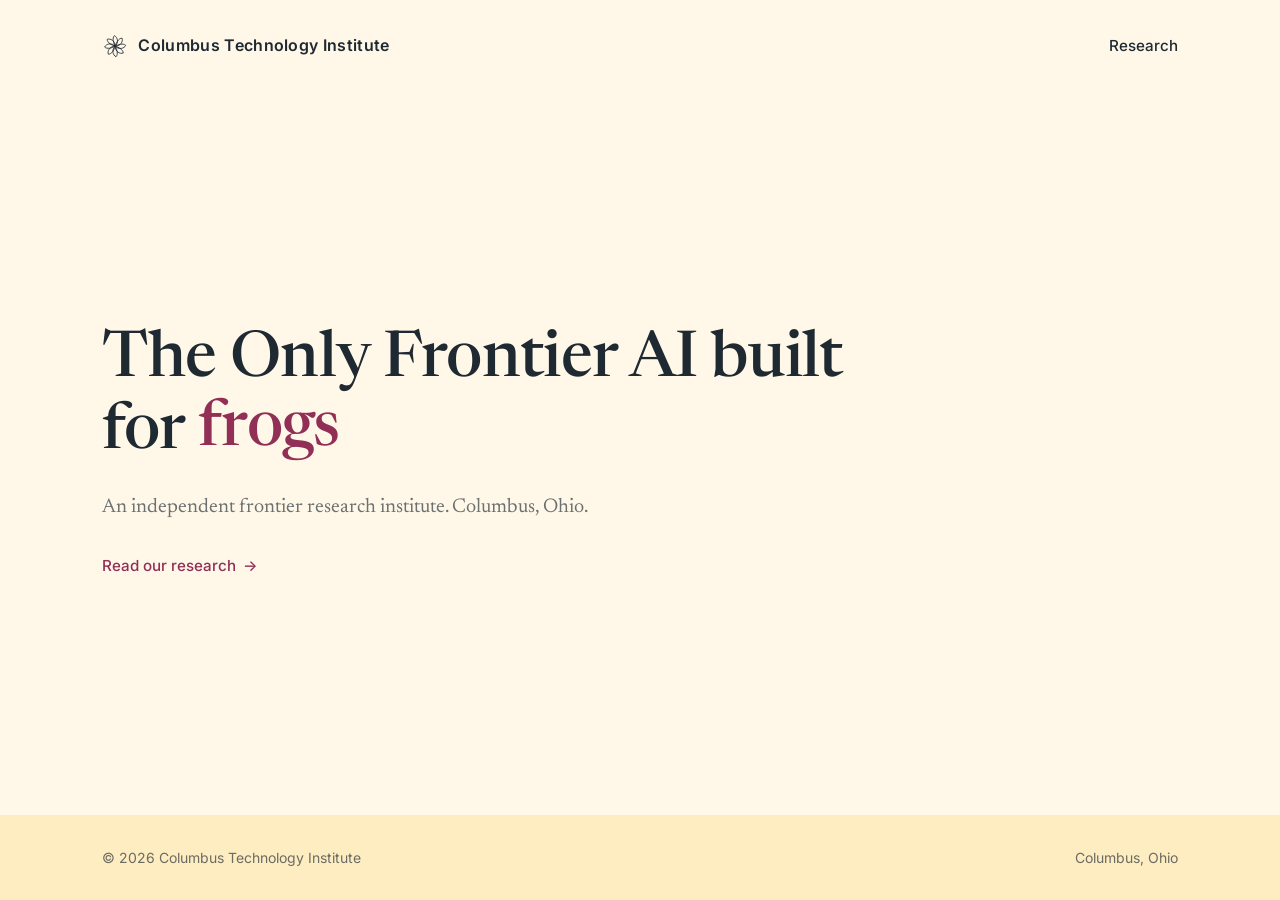
==== index.html @ 0d611094 "Initial CIT site: home with slot-machine hook, research page, pinwheel mark Co-Authored-By: Claude O" ====
<!DOCTYPE html>
<html lang="en">
<head>
  <meta charset="UTF-8" />
  <meta name="viewport" content="width=device-width, initial-scale=1" />
  <title>Columbus Technology Institute</title>
  <meta name="description" content="An independent frontier research institute. Columbus, Ohio." />
  <meta property="og:type" content="website" />
  <meta property="og:title" content="Columbus Technology Institute" />
  <meta property="og:description" content="An independent frontier research institute. Columbus, Ohio." />
  <link rel="icon" href="favicon.svg" type="image/svg+xml" />
  <link rel="preconnect" href="https://fonts.googleapis.com" />
  <link rel="preconnect" href="https://fonts.gstatic.com" crossorigin />
  <link href="https://fonts.googleapis.com/css2?family=Inter:wght@500;600&family=Newsreader:opsz,wght@6..72,400;6..72,500&display=swap" rel="stylesheet" />
  <link rel="stylesheet" href="styles.css" />
</head>
<body>
  <header class="container">
    <nav class="nav" aria-label="Primary">
      <a class="brand" href="index.html" aria-label="Columbus Technology Institute — home">
        <svg class="brand__mark" viewBox="0 0 100 100" fill="none" aria-hidden="true">
          <path d="M 50 50 C 65.08 36.57 58.9 15.63 46.81 10.06 C 37.62 19.42 43.58 38.78 50 50 Z M 50 50 C 70.16 51.17 80.6 31.99 75.99 19.5 C 62.87 19.63 53.39 37.53 50 50 Z M 50 50 C 63.43 65.08 84.37 58.9 89.94 46.81 C 80.58 37.62 61.22 43.58 50 50 Z M 50 50 C 48.83 70.16 68.01 80.6 80.5 75.99 C 80.37 62.87 62.47 53.39 50 50 Z M 50 50 C 34.92 63.43 41.1 84.37 53.19 89.94 C 62.38 80.58 56.42 61.22 50 50 Z M 50 50 C 29.84 48.83 19.4 68.01 24.01 80.5 C 37.13 80.37 46.61 62.47 50 50 Z M 50 50 C 36.57 34.92 15.63 41.1 10.06 53.19 C 19.42 62.38 38.78 56.42 50 50 Z M 50 50 C 51.17 29.84 31.99 19.4 19.5 24.01 C 19.63 37.13 37.53 46.61 50 50 Z" stroke="currentColor" stroke-width="3.2" stroke-linejoin="round" stroke-linecap="round"/>
        </svg>
        <span class="brand__name brand__name--full">Columbus Technology Institute</span>
        <span class="brand__name brand__name--short">CIT</span>
      </a>
      <div class="nav__links">
        <a class="nav__link" href="research.html">Research</a>
      </div>
    </nav>
  </header>

  <main class="main container">
    <section class="hero">
      <div class="hero__inner">
        <h1 class="hook">
          <span class="sr-only">The Only Frontier AI built for everyone.</span>
          <span aria-hidden="true">The Only Frontier AI built for </span><span class="rotator" data-rotator aria-hidden="true"></span>
        </h1>
        <p class="hero__sub">An independent frontier research institute. Columbus, Ohio.</p>
        <a class="hero__link" href="research.html">Read our research <span class="arrow" aria-hidden="true">&rarr;</span></a>
      </div>
    </section>
  </main>

  <footer class="footer">
    <div class="container footer__inner">
      <span>&copy; 2026 Columbus Technology Institute</span>
      <span>Columbus, Ohio</span>
    </div>
  </footer>

  <script src="script.js"></script>
</body>
</html>
---- styles.css ----
/* Columbus Technology Institute — design system
   Tokens, type scale, layout. See DESIGN.md for the spec this implements. */

:root {
  /* Color (locked) */
  --bg: #FFF8E8;
  --bg-alt: #FFEDC2;
  --accent: #912F56;
  --text: #1F2932;
  --text-muted: rgba(31, 41, 50, 0.66);
  --hairline: rgba(31, 41, 50, 0.14);

  /* Type */
  --serif: "Newsreader", Georgia, "Times New Roman", serif;
  --sans: "Inter", -apple-system, BlinkMacSystemFont, system-ui, sans-serif;

  /* Spacing scale (4px base) */
  --space-1: 0.5rem;
  --space-2: 1rem;
  --space-3: 1.5rem;
  --space-4: 2rem;
  --space-5: 3rem;
  --space-6: 5rem;
  --space-7: 8rem;

  --measure: 820px;
  --page-x: clamp(1.5rem, 8vw, 8rem);
}

*, *::before, *::after { box-sizing: border-box; }

html { -webkit-text-size-adjust: 100%; }

body {
  margin: 0;
  background: var(--bg);
  color: var(--text);
  font-family: var(--serif);
  font-weight: 400;
  line-height: 1.6;
  -webkit-font-smoothing: antialiased;
  text-rendering: optimizeLegibility;
  min-height: 100svh;
  display: flex;
  flex-direction: column;
}

a { color: inherit; }

.sr-only {
  position: absolute;
  width: 1px; height: 1px;
  padding: 0; margin: -1px;
  overflow: hidden;
  clip: rect(0, 0, 0, 0);
  white-space: nowrap;
  border: 0;
}

/* ---- Layout container ---- */
.container {
  width: 100%;
  padding-inline: var(--page-x);
}

/* ---- Nav ---- */
.nav {
  display: flex;
  align-items: center;
  justify-content: space-between;
  gap: var(--space-3);
  padding-block: var(--space-3);
}

.brand {
  display: inline-flex;
  align-items: center;
  gap: 0.6rem;
  text-decoration: none;
  color: var(--text);
}

.brand__mark {
  width: 1.65rem;
  height: 1.65rem;
  color: var(--text);
  flex: none;
  transition: transform 600ms cubic-bezier(.22,.61,.36,1), color 200ms ease;
}
.brand:hover .brand__mark { color: var(--accent); transform: rotate(45deg); }

.brand__name {
  font-family: var(--sans);
  font-weight: 600;
  font-size: 1rem;
  letter-spacing: 0.02em;
}
.brand__name--short { display: none; }

.nav__links { display: flex; align-items: center; gap: var(--space-3); }
.nav__link {
  font-family: var(--sans);
  font-weight: 500;
  font-size: 0.95rem;
  text-decoration: none;
  color: var(--text);
  padding: 0.6rem 0;          /* >= 44px tap target with line height */
  line-height: 1.6;
  border-bottom: 1.5px solid transparent;
}
.nav__link:hover { border-bottom-color: var(--hairline); }
.nav__link[aria-current="page"] { border-bottom-color: var(--accent); }

/* ---- Main / hero ---- */
.main { flex: 1 0 auto; display: flex; flex-direction: column; }

.hero {
  flex: 1 0 auto;
  display: flex;
  flex-direction: column;
  justify-content: center;
  padding-block: var(--space-6);
}
.hero__inner { max-width: var(--measure); }

.hook {
  font-family: var(--serif);
  font-weight: 500;
  font-size: clamp(2.25rem, 6vw, 4rem);
  line-height: 1.08;
  letter-spacing: -0.01em;
  margin: 0;
}

/* Rotating slot: a fixed box sized to the widest word; words swap inside.
   Decorative — aria-hidden. The static h1 phrase carries meaning for AT. */
.rotator {
  position: relative;
  display: inline-block;
  vertical-align: bottom;
  overflow: hidden;
  height: 1.12em;
  color: var(--accent);
}
.rotator__word {
  position: absolute;
  left: 0;
  top: 0;
  white-space: nowrap;
  transform: translateY(110%);
  opacity: 0;
  transition: transform 460ms cubic-bezier(.22,.61,.36,1), opacity 460ms ease;
  will-change: transform, opacity;
}
.rotator__word.is-current { transform: translateY(0); opacity: 1; }
.rotator__word.is-exit { transform: translateY(-110%); opacity: 0; }

.hero__sub {
  font-family: var(--serif);
  font-weight: 400;
  font-size: clamp(1rem, 2.2vw, 1.25rem);
  line-height: 1.5;
  color: var(--text-muted);
  max-width: 48ch;
  margin: var(--space-3) 0 0;
}

.hero__link {
  display: inline-flex;
  align-items: center;
  gap: 0.4rem;
  margin-top: var(--space-4);
  font-family: var(--sans);
  font-size: 0.95rem;
  font-weight: 500;
  color: var(--accent);
  text-decoration: none;
}
.hero__link .arrow { transition: transform 200ms ease; }
.hero__link:hover { text-decoration: underline; text-underline-offset: 3px; }
.hero__link:hover .arrow { transform: translateX(3px); }

/* ---- Research page ---- */
.page { padding-block: var(--space-6) var(--space-5); }
.page__title {
  font-family: var(--serif);
  font-weight: 500;
  font-size: clamp(1.75rem, 4vw, 2.5rem);
  line-height: 1.1;
  margin: 0;
  max-width: var(--measure);
}
.rule {
  border: 0;
  border-top: 1.5px solid var(--accent);
  width: 64px;
  margin: var(--space-3) 0 var(--space-4);
}
.lede {
  font-family: var(--serif);
  font-size: 1.125rem;
  color: var(--text-muted);
  max-width: 60ch;
  margin: 0 0 var(--space-2);
}
.empty-note {
  font-family: var(--serif);
  font-size: 1.125rem;
  max-width: 60ch;
  margin: 0;
}

/* ---- Footer ---- */
.footer {
  flex: none;
  background: var(--bg-alt);
  font-family: var(--sans);
  font-size: 0.875rem;
  line-height: 1.5;
  color: var(--text-muted);
}
.footer__inner {
  display: flex;
  flex-wrap: wrap;
  gap: var(--space-1) var(--space-3);
  justify-content: space-between;
  padding-block: var(--space-4);
}
.footer a { color: var(--text); text-decoration: none; }
.footer a:hover { text-decoration: underline; text-underline-offset: 3px; }

/* ---- Responsive ---- */
@media (max-width: 640px) {
  .nav { padding-block: var(--space-2); }
  .hero { padding-block: var(--space-5); }
}
@media (max-width: 480px) {
  .brand__name--full { display: none; }
  .brand__name--short { display: inline; }
}

/* ---- Reduced motion: no slide, quiet cross-fade, slower cadence (JS reads this) ---- */
@media (prefers-reduced-motion: reduce) {
  .rotator__word {
    transform: none !important;
    transition: opacity 500ms ease;
  }
  .rotator__word.is-current { transform: none; }
  .rotator__word.is-exit { transform: none; }
  .brand__mark { transition: color 200ms ease; }
  .brand:hover .brand__mark { transform: none; }
}
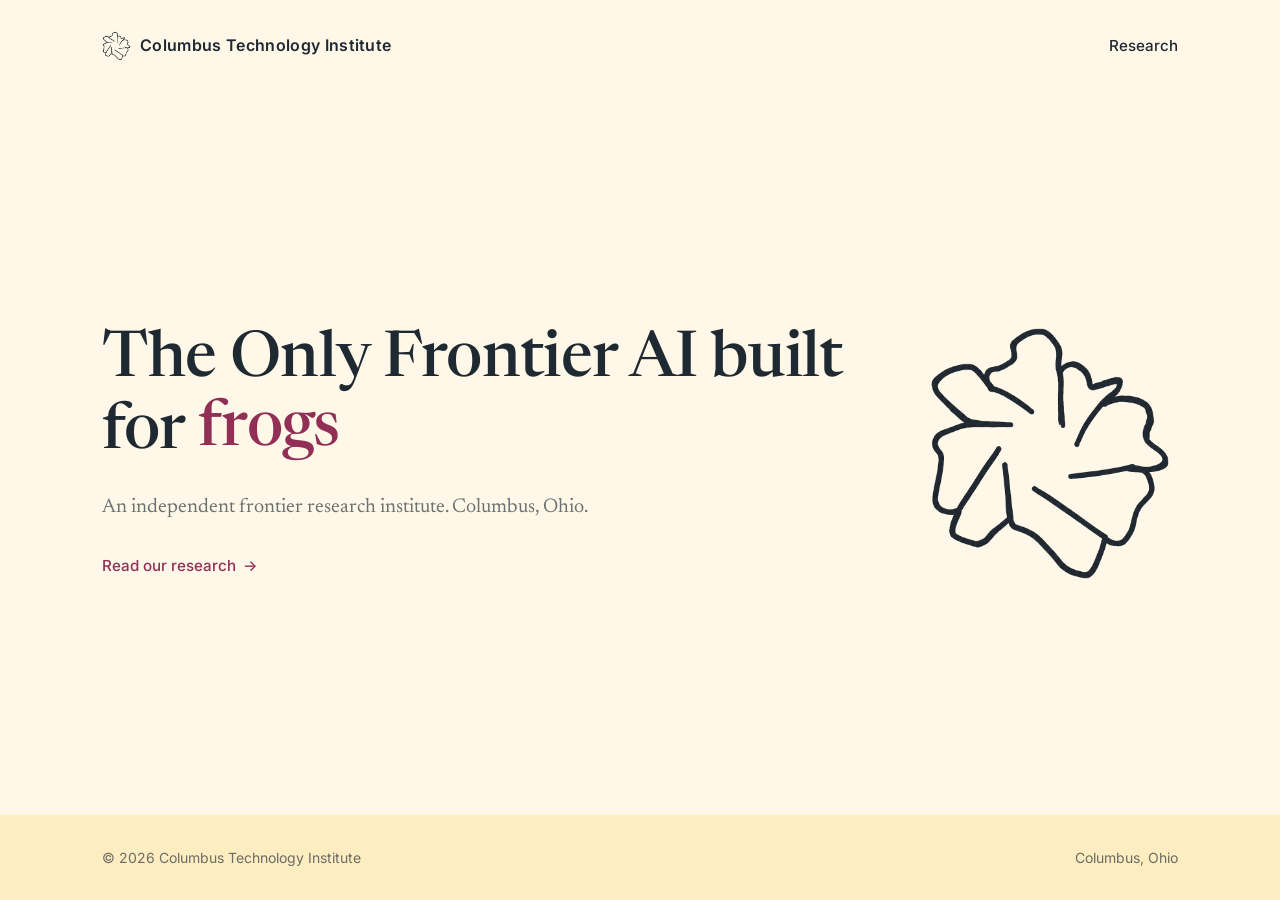
==== commit ec6b19a9: "Use hand-drawn logo (nav, hook, favicon); update hook word list - Replace generated SVG mark with th" ====
--- a/index.html
+++ b/index.html
@@ -8,7 +8,7 @@
   <meta property="og:type" content="website" />
   <meta property="og:title" content="Columbus Technology Institute" />
   <meta property="og:description" content="An independent frontier research institute. Columbus, Ohio." />
-  <link rel="icon" href="favicon.svg" type="image/svg+xml" />
+  <link rel="icon" href="favicon.png" type="image/png" />
   <link rel="preconnect" href="https://fonts.googleapis.com" />
   <link rel="preconnect" href="https://fonts.gstatic.com" crossorigin />
   <link href="https://fonts.googleapis.com/css2?family=Inter:wght@500;600&family=Newsreader:opsz,wght@6..72,400;6..72,500&display=swap" rel="stylesheet" />
@@ -18,9 +18,7 @@
   <header class="container">
     <nav class="nav" aria-label="Primary">
       <a class="brand" href="index.html" aria-label="Columbus Technology Institute — home">
-        <svg class="brand__mark" viewBox="0 0 100 100" fill="none" aria-hidden="true">
-          <path d="M 50 50 C 65.08 36.57 58.9 15.63 46.81 10.06 C 37.62 19.42 43.58 38.78 50 50 Z M 50 50 C 70.16 51.17 80.6 31.99 75.99 19.5 C 62.87 19.63 53.39 37.53 50 50 Z M 50 50 C 63.43 65.08 84.37 58.9 89.94 46.81 C 80.58 37.62 61.22 43.58 50 50 Z M 50 50 C 48.83 70.16 68.01 80.6 80.5 75.99 C 80.37 62.87 62.47 53.39 50 50 Z M 50 50 C 34.92 63.43 41.1 84.37 53.19 89.94 C 62.38 80.58 56.42 61.22 50 50 Z M 50 50 C 29.84 48.83 19.4 68.01 24.01 80.5 C 37.13 80.37 46.61 62.47 50 50 Z M 50 50 C 36.57 34.92 15.63 41.1 10.06 53.19 C 19.42 62.38 38.78 56.42 50 50 Z M 50 50 C 51.17 29.84 31.99 19.4 19.5 24.01 C 19.63 37.13 37.53 46.61 50 50 Z" stroke="currentColor" stroke-width="3.2" stroke-linejoin="round" stroke-linecap="round"/>
-        </svg>
+        <img class="brand__mark" src="assets/logo.png" alt="" aria-hidden="true" />
         <span class="brand__name brand__name--full">Columbus Technology Institute</span>
         <span class="brand__name brand__name--short">CIT</span>
       </a>
@@ -33,12 +31,15 @@
   <main class="main container">
     <section class="hero">
       <div class="hero__inner">
-        <h1 class="hook">
-          <span class="sr-only">The Only Frontier AI built for everyone.</span>
-          <span aria-hidden="true">The Only Frontier AI built for </span><span class="rotator" data-rotator aria-hidden="true"></span>
-        </h1>
-        <p class="hero__sub">An independent frontier research institute. Columbus, Ohio.</p>
-        <a class="hero__link" href="research.html">Read our research <span class="arrow" aria-hidden="true">&rarr;</span></a>
+        <div class="hero__text">
+          <h1 class="hook">
+            <span class="sr-only">The Only Frontier AI built for everyone.</span>
+            <span aria-hidden="true">The Only Frontier AI built for </span><span class="rotator" data-rotator aria-hidden="true"></span>
+          </h1>
+          <p class="hero__sub">An independent frontier research institute. Columbus, Ohio.</p>
+          <a class="hero__link" href="research.html">Read our research <span class="arrow" aria-hidden="true">&rarr;</span></a>
+        </div>
+        <img class="hero__logo" src="assets/logo.png" alt="" aria-hidden="true" />
       </div>
     </section>
   </main>
--- a/styles.css
+++ b/styles.css
@@ -81,13 +81,13 @@
 }
 
 .brand__mark {
-  width: 1.65rem;
-  height: 1.65rem;
-  color: var(--text);
+  height: 1.85rem;
+  width: auto;
+  display: block;
   flex: none;
-  transition: transform 600ms cubic-bezier(.22,.61,.36,1), color 200ms ease;
-}
-.brand:hover .brand__mark { color: var(--accent); transform: rotate(45deg); }
+  transition: transform 600ms cubic-bezier(.22,.61,.36,1);
+}
+.brand:hover .brand__mark { transform: rotate(45deg); }
 
 .brand__name {
   font-family: var(--sans);
@@ -121,7 +121,17 @@
   justify-content: center;
   padding-block: var(--space-6);
 }
-.hero__inner { max-width: var(--measure); }
+.hero__inner {
+  display: flex;
+  align-items: center;
+  gap: clamp(2rem, 6vw, 6rem);
+}
+.hero__text { flex: 1 1 auto; max-width: var(--measure); }
+.hero__logo {
+  flex: none;
+  width: clamp(150px, 20vw, 280px);
+  height: auto;
+}
 
 .hook {
   font-family: var(--serif);
@@ -230,6 +240,10 @@
 .footer a:hover { text-decoration: underline; text-underline-offset: 3px; }
 
 /* ---- Responsive ---- */
+@media (max-width: 900px) {
+  .hero__inner { flex-direction: column; align-items: flex-start; gap: var(--space-4); }
+  .hero__logo { order: -1; width: clamp(120px, 30vw, 180px); }
+}
 @media (max-width: 640px) {
   .nav { padding-block: var(--space-2); }
   .hero { padding-block: var(--space-5); }
